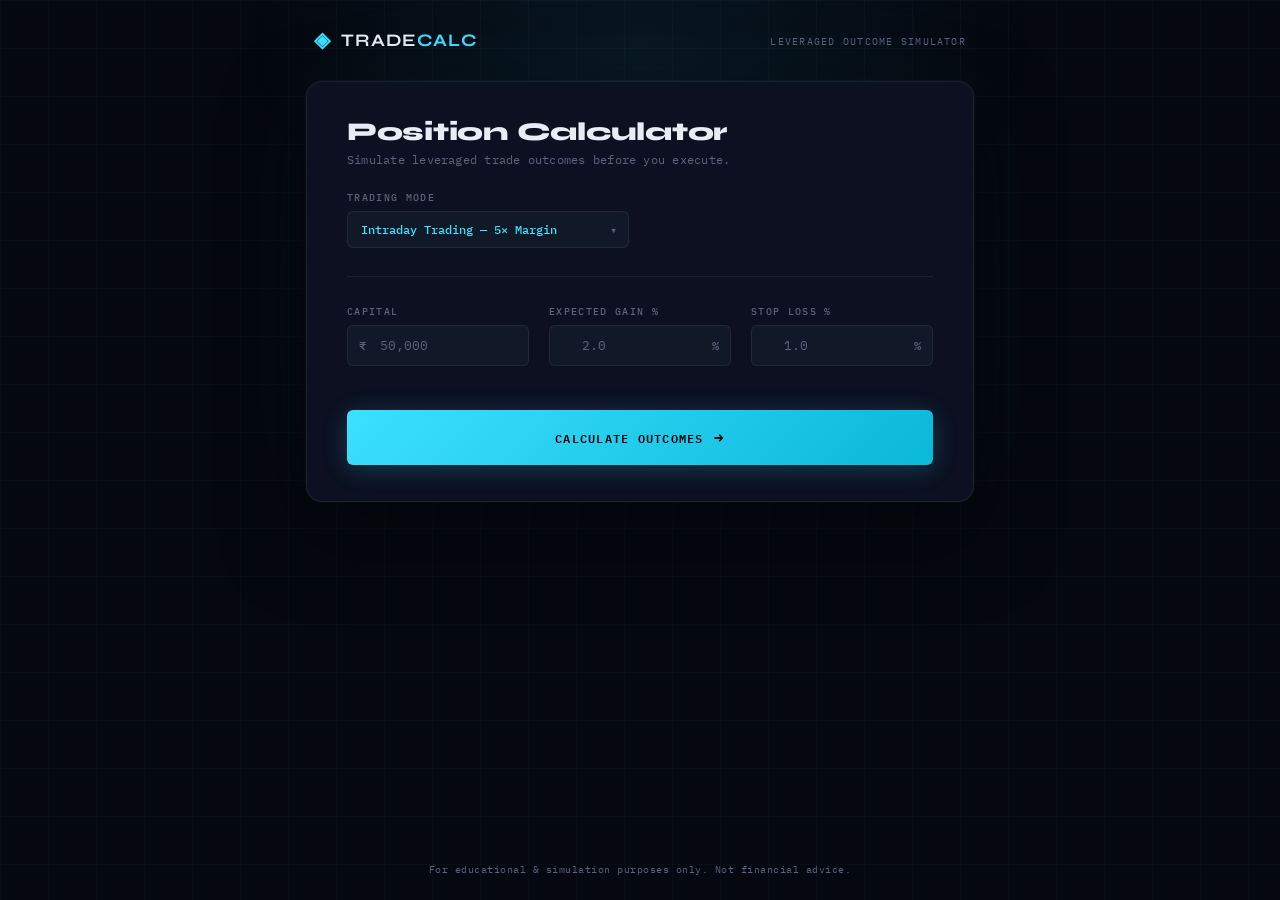
==== index.html @ 2cc1aa42 "Add files via upload" ====
<!DOCTYPE html>
<html lang="en">
<head>
  <meta charset="UTF-8" />
  <meta name="viewport" content="width=device-width, initial-scale=1.0"/>
  <title>TradeCalc — Leveraged Trading Simulator</title>
  <link rel="stylesheet" href="style.css" />
  <link href="https://fonts.googleapis.com/css2?family=IBM+Plex+Mono:wght@300;400;500;600&family=Syne:wght@400;600;700;800&display=swap" rel="stylesheet"/>
</head>
<body>

  <div class="bg-grid"></div>
  <div class="bg-glow"></div>

  <header class="site-header">
    <div class="logo">
      <span class="logo-icon">◈</span>
      <span class="logo-text">TRADE<span class="logo-accent">CALC</span></span>
    </div>
    <div class="header-tag">Leveraged Outcome Simulator</div>
  </header>

  <main class="main-content">
    <div class="calculator-card" id="calculatorCard">

      <!-- ── INPUT VIEW ── -->
      <div class="view" id="inputView">
        <div class="card-header">
          <div class="card-title-group">
            <h1 class="card-title">Position Calculator</h1>
            <p class="card-subtitle">Simulate leveraged trade outcomes before you execute.</p>
          </div>
          <div class="mode-selector-wrap">
            <label class="field-label" for="tradingMode">Trading Mode</label>
            <div class="select-wrapper">
              <select id="tradingMode" class="select-field">
                <option value="5">Intraday Trading — 5× Margin</option>
                <option value="3.4">MFT / Swing Trading — 3.4× Margin</option>
              </select>
              <span class="select-arrow">▾</span>
            </div>
          </div>
        </div>

        <div class="divider"></div>

        <div class="input-grid">
          <div class="input-group">
            <label class="field-label" for="capital">Capital</label>
            <div class="input-wrapper">
              <span class="input-prefix">₹</span>
              <input type="number" id="capital" class="input-field" placeholder="50,000" min="0"/>
            </div>
          </div>

          <div class="input-group">
            <label class="field-label" for="gainPct">Expected Gain %</label>
            <div class="input-wrapper">
              <input type="number" id="gainPct" class="input-field" placeholder="2.0" min="0" step="0.1"/>
              <span class="input-suffix">%</span>
            </div>
          </div>

          <div class="input-group">
            <label class="field-label" for="slPct">Stop Loss %</label>
            <div class="input-wrapper">
              <input type="number" id="slPct" class="input-field" placeholder="1.0" min="0" step="0.1"/>
              <span class="input-suffix">%</span>
            </div>
          </div>
        </div>

        <p class="error-msg" id="errorMsg"></p>

        <button class="btn-primary" id="calcBtn" onclick="calculate()">
          <span class="btn-label">Calculate Outcomes</span>
          <span class="btn-icon">→</span>
        </button>
      </div>

      <!-- ── RESULTS VIEW ── -->
      <div class="view hidden" id="resultsView">

        <div class="results-header">
          <div>
            <h2 class="results-title">Trade Simulation</h2>
            <p class="results-meta" id="resultsMeta"></p>
          </div>
          <button class="btn-ghost" onclick="recalculate()">← Recalculate</button>
        </div>

        <div class="divider"></div>

        <!-- Trade Size Banner -->
        <div class="trade-size-banner">
          <span class="ts-label">Total Trade Size</span>
          <span class="ts-value" id="tradeSizeDisplay"></span>
          <span class="ts-note" id="marginNote"></span>
        </div>

        <!-- Profit Scenarios -->
        <section class="results-section">
          <div class="section-label">
            <span class="section-dot gain"></span>
            Profit Scenarios
          </div>
          <div class="scenario-grid" id="profitScenarios"></div>
        </section>

        <!-- Loss Scenario -->
        <section class="results-section">
          <div class="section-label">
            <span class="section-dot loss"></span>
            Stop Loss Hit
          </div>
          <div class="loss-card" id="lossCard"></div>
        </section>

        <!-- Capital Impact -->
        <section class="results-section">
          <div class="section-label">
            <span class="section-dot neutral"></span>
            Capital Impact
          </div>
          <div class="capital-grid" id="capitalGrid"></div>
        </section>

        <div class="risk-bar-wrap">
          <div class="risk-bar-labels">
            <span>Risk/Reward (Base)</span>
            <span id="rrRatio"></span>
          </div>
          <div class="risk-bar-track">
            <div class="risk-bar-fill gain" id="rewardBar"></div>
            <div class="risk-bar-fill loss" id="riskBar"></div>
          </div>
        </div>

      </div>
    </div>
  </main>

  <footer class="site-footer">
    <p>For educational &amp; simulation purposes only. Not financial advice.</p>
  </footer>

  <script src="script.js"></script>
</body>
</html>
---- style.css ----
/* ─── RESET & BASE ──────────────────────────────────────────── */
*, *::before, *::after { box-sizing: border-box; margin: 0; padding: 0; }

:root {
  --bg:           #050810;
  --surface:      #0c1020;
  --surface-2:    #111828;
  --border:       rgba(255,255,255,0.07);
  --border-lit:   rgba(99,210,255,0.25);

  --text:         #e8edf5;
  --text-muted:   #5a6480;
  --text-dim:     #8a94a8;

  --accent:       #3de0ff;
  --accent-glow:  rgba(61,224,255,0.18);
  --accent-soft:  rgba(61,224,255,0.08);

  --gain:         #00e5a0;
  --gain-glow:    rgba(0,229,160,0.15);
  --gain-soft:    rgba(0,229,160,0.07);

  --loss:         #ff4d6a;
  --loss-glow:    rgba(255,77,106,0.15);
  --loss-soft:    rgba(255,77,106,0.07);

  --gold:         #ffc44d;
  --gold-soft:    rgba(255,196,77,0.08);

  --radius:       16px;
  --radius-sm:    10px;
  --radius-xs:    6px;
  --font-display: 'Syne', sans-serif;
  --font-mono:    'IBM Plex Mono', monospace;
  --transition:   0.22s cubic-bezier(0.4,0,0.2,1);
}

html { scroll-behavior: smooth; }

body {
  background: var(--bg);
  color: var(--text);
  font-family: var(--font-mono);
  min-height: 100vh;
  display: flex;
  flex-direction: column;
  align-items: center;
  overflow-x: hidden;
}

/* ─── BACKGROUND ─────────────────────────────────────────────── */
.bg-grid {
  position: fixed; inset: 0; z-index: 0;
  background-image:
    linear-gradient(rgba(61,224,255,0.03) 1px, transparent 1px),
    linear-gradient(90deg, rgba(61,224,255,0.03) 1px, transparent 1px);
  background-size: 48px 48px;
  pointer-events: none;
}

.bg-glow {
  position: fixed; top: -200px; left: 50%; transform: translateX(-50%);
  width: 800px; height: 500px; z-index: 0;
  background: radial-gradient(ellipse, rgba(61,224,255,0.07) 0%, transparent 70%);
  pointer-events: none;
}

/* ─── HEADER ─────────────────────────────────────────────────── */
.site-header {
  position: relative; z-index: 10;
  width: 100%; max-width: 700px;
  display: flex; align-items: center; justify-content: space-between;
  padding: 28px 24px 0;
}

.logo {
  display: flex; align-items: center; gap: 10px;
  font-family: var(--font-display);
  font-size: 1.1rem; font-weight: 700; letter-spacing: 0.06em;
}

.logo-icon { color: var(--accent); font-size: 1.3rem; }
.logo-text { color: var(--text); }
.logo-accent { color: var(--accent); }

.header-tag {
  font-size: 0.65rem; letter-spacing: 0.12em;
  color: var(--text-muted); text-transform: uppercase;
}

/* ─── MAIN ───────────────────────────────────────────────────── */
.main-content {
  position: relative; z-index: 10;
  width: 100%; max-width: 700px;
  padding: 28px 16px 16px;
  flex: 1;
}

/* ─── CARD ───────────────────────────────────────────────────── */
.calculator-card {
  background: var(--surface);
  border: 1px solid var(--border);
  border-radius: var(--radius);
  padding: 36px 40px;
  box-shadow:
    0 0 0 1px rgba(61,224,255,0.04),
    0 32px 80px rgba(0,0,0,0.6),
    0 0 120px rgba(61,224,255,0.04);
  transition: box-shadow var(--transition);
}

.calculator-card:hover {
  box-shadow:
    0 0 0 1px rgba(61,224,255,0.08),
    0 32px 80px rgba(0,0,0,0.65),
    0 0 140px rgba(61,224,255,0.07);
}

/* ─── VIEW SWITCHING ─────────────────────────────────────────── */
.view { display: block; }
.view.hidden { display: none; }

/* ─── CARD HEADER ────────────────────────────────────────────── */
.card-header {
  display: flex; align-items: flex-start;
  justify-content: space-between; gap: 24px;
  flex-wrap: wrap; margin-bottom: 28px;
}

.card-title {
  font-family: var(--font-display);
  font-size: 1.6rem; font-weight: 800;
  color: var(--text); letter-spacing: -0.01em;
  line-height: 1.1;
}

.card-subtitle {
  font-size: 0.72rem; color: var(--text-muted);
  margin-top: 6px; letter-spacing: 0.02em;
}

/* ─── MODE SELECTOR ──────────────────────────────────────────── */
.mode-selector-wrap { min-width: 230px; }

.field-label {
  display: block;
  font-size: 0.6rem; font-weight: 500; letter-spacing: 0.14em;
  text-transform: uppercase; color: var(--text-muted);
  margin-bottom: 7px;
}

.select-wrapper {
  position: relative;
  display: flex; align-items: center;
}

.select-field {
  -webkit-appearance: none; appearance: none;
  width: 100%; background: var(--surface-2);
  border: 1px solid var(--border);
  border-radius: var(--radius-xs);
  color: var(--accent); font-family: var(--font-mono);
  font-size: 0.75rem; font-weight: 500;
  padding: 10px 36px 10px 13px;
  cursor: pointer; outline: none;
  transition: border-color var(--transition), box-shadow var(--transition);
}

.select-field:focus {
  border-color: var(--border-lit);
  box-shadow: 0 0 0 3px var(--accent-soft);
}

.select-arrow {
  position: absolute; right: 12px;
  color: var(--text-muted); font-size: 0.7rem;
  pointer-events: none;
}

/* ─── DIVIDER ────────────────────────────────────────────────── */
.divider {
  height: 1px; background: var(--border);
  margin: 0 0 28px;
}

/* ─── INPUT GRID ─────────────────────────────────────────────── */
.input-grid {
  display: grid;
  grid-template-columns: 1fr 1fr 1fr;
  gap: 20px;
  margin-bottom: 20px;
}

.input-group { display: flex; flex-direction: column; }

.input-wrapper {
  position: relative; display: flex; align-items: center;
}

.input-prefix, .input-suffix {
  position: absolute;
  font-size: 0.75rem; color: var(--text-muted); font-weight: 500;
  pointer-events: none;
}
.input-prefix { left: 12px; }
.input-suffix { right: 12px; }

.input-field {
  width: 100%; background: var(--surface-2);
  border: 1px solid var(--border);
  border-radius: var(--radius-xs);
  color: var(--text); font-family: var(--font-mono);
  font-size: 0.82rem; font-weight: 400;
  padding: 11px 36px 11px 32px;
  outline: none;
  transition: border-color var(--transition), box-shadow var(--transition), background var(--transition);
  appearance: textfield;
}
.input-field::-webkit-inner-spin-button,
.input-field::-webkit-outer-spin-button { -webkit-appearance: none; }

.input-field::placeholder { color: var(--text-muted); }

.input-field:focus {
  border-color: var(--border-lit);
  background: var(--surface);
  box-shadow: 0 0 0 3px var(--accent-soft);
}

/* ─── ERROR MSG ──────────────────────────────────────────────── */
.error-msg {
  font-size: 0.68rem; color: var(--loss);
  letter-spacing: 0.05em; min-height: 16px;
  margin-bottom: 8px;
}

/* ─── BUTTONS ────────────────────────────────────────────────── */
.btn-primary {
  width: 100%; padding: 14px 24px;
  background: linear-gradient(135deg, var(--accent) 0%, #0ab8d8 100%);
  color: #050810; font-family: var(--font-mono);
  font-size: 0.78rem; font-weight: 600;
  letter-spacing: 0.1em; text-transform: uppercase;
  border: none; border-radius: var(--radius-xs);
  cursor: pointer; display: flex; align-items: center;
  justify-content: center; gap: 10px;
  box-shadow: 0 4px 24px rgba(61,224,255,0.22);
  transition: transform var(--transition), box-shadow var(--transition), opacity var(--transition);
  margin-top: 4px;
}

.btn-primary:hover {
  transform: translateY(-2px);
  box-shadow: 0 8px 32px rgba(61,224,255,0.35);
}
.btn-primary:active { transform: translateY(0); }

.btn-icon { font-size: 1rem; }

.btn-ghost {
  background: none; border: 1px solid var(--border);
  border-radius: var(--radius-xs);
  color: var(--text-dim); font-family: var(--font-mono);
  font-size: 0.68rem; font-weight: 500; letter-spacing: 0.08em;
  padding: 8px 16px; cursor: pointer;
  transition: border-color var(--transition), color var(--transition), background var(--transition);
  white-space: nowrap;
}
.btn-ghost:hover {
  border-color: var(--accent);
  color: var(--accent);
  background: var(--accent-soft);
}

/* ─── RESULTS HEADER ─────────────────────────────────────────── */
.results-header {
  display: flex; align-items: flex-start;
  justify-content: space-between; gap: 16px;
  margin-bottom: 24px; flex-wrap: wrap;
}

.results-title {
  font-family: var(--font-display);
  font-size: 1.5rem; font-weight: 800; color: var(--text);
}

.results-meta {
  font-size: 0.67rem; color: var(--text-muted);
  margin-top: 4px; letter-spacing: 0.06em;
}

/* ─── TRADE SIZE BANNER ──────────────────────────────────────── */
.trade-size-banner {
  background: linear-gradient(135deg, rgba(61,224,255,0.06), rgba(61,224,255,0.02));
  border: 1px solid rgba(61,224,255,0.15);
  border-radius: var(--radius-sm);
  padding: 18px 22px;
  display: flex; align-items: center; justify-content: space-between;
  flex-wrap: wrap; gap: 8px;
  margin-bottom: 28px;
}

.ts-label {
  font-size: 0.65rem; letter-spacing: 0.14em; text-transform: uppercase;
  color: var(--text-muted);
}

.ts-value {
  font-family: var(--font-display);
  font-size: 1.7rem; font-weight: 800;
  color: var(--accent);
  letter-spacing: -0.02em;
}

.ts-note {
  font-size: 0.62rem; color: var(--text-muted);
  letter-spacing: 0.06em;
}

/* ─── SECTION LABELS ─────────────────────────────────────────── */
.results-section { margin-bottom: 24px; }

.section-label {
  display: flex; align-items: center; gap: 8px;
  font-size: 0.6rem; font-weight: 600; letter-spacing: 0.16em;
  text-transform: uppercase; color: var(--text-muted);
  margin-bottom: 12px;
}

.section-dot {
  width: 6px; height: 6px; border-radius: 50%;
  flex-shrink: 0;
}
.section-dot.gain { background: var(--gain); box-shadow: 0 0 6px var(--gain); }
.section-dot.loss { background: var(--loss); box-shadow: 0 0 6px var(--loss); }
.section-dot.neutral { background: var(--gold); box-shadow: 0 0 6px var(--gold); }

/* ─── SCENARIO GRID ──────────────────────────────────────────── */
.scenario-grid {
  display: grid;
  grid-template-columns: repeat(3, 1fr);
  gap: 12px;
}

.scenario-card {
  background: var(--gain-soft);
  border: 1px solid rgba(0,229,160,0.12);
  border-radius: var(--radius-sm);
  padding: 16px 14px;
  text-align: center;
  transition: border-color var(--transition), transform var(--transition), box-shadow var(--transition);
  animation: fadeSlideUp 0.35s ease forwards;
}

.scenario-card:hover {
  border-color: rgba(0,229,160,0.3);
  transform: translateY(-3px);
  box-shadow: 0 8px 24px var(--gain-glow);
}

.sc-badge {
  display: inline-block;
  font-size: 0.58rem; font-weight: 600; letter-spacing: 0.1em;
  text-transform: uppercase; color: var(--gain);
  background: rgba(0,229,160,0.1);
  border-radius: 3px; padding: 2px 7px;
  margin-bottom: 10px;
}

.sc-profit {
  font-family: var(--font-display);
  font-size: 1.25rem; font-weight: 700;
  color: var(--gain); line-height: 1;
}

.sc-sub {
  font-size: 0.6rem; color: var(--text-muted);
  margin-top: 4px; letter-spacing: 0.04em;
}

/* ─── LOSS CARD ──────────────────────────────────────────────── */
.loss-card {
  background: var(--loss-soft);
  border: 1px solid rgba(255,77,106,0.12);
  border-radius: var(--radius-sm);
  padding: 16px 22px;
  display: flex; align-items: center; justify-content: space-between;
  flex-wrap: wrap; gap: 10px;
  animation: fadeSlideUp 0.35s ease forwards;
}

.loss-main { display: flex; flex-direction: column; gap: 2px; }

.loss-label {
  font-size: 0.6rem; letter-spacing: 0.12em; text-transform: uppercase;
  color: var(--text-muted);
}

.loss-value {
  font-family: var(--font-display);
  font-size: 1.5rem; font-weight: 800; color: var(--loss);
}

.loss-info {
  font-size: 0.62rem; color: var(--text-muted);
  text-align: right; line-height: 1.6;
}

/* ─── CAPITAL GRID ───────────────────────────────────────────── */
.capital-grid {
  display: grid; grid-template-columns: 1fr 1fr;
  gap: 12px;
}

.capital-card {
  border-radius: var(--radius-sm);
  padding: 16px 18px;
  animation: fadeSlideUp 0.35s ease forwards;
}

.capital-card.after-gain {
  background: var(--gain-soft);
  border: 1px solid rgba(0,229,160,0.12);
}

.capital-card.after-loss {
  background: var(--loss-soft);
  border: 1px solid rgba(255,77,106,0.12);
}

.cap-label {
  font-size: 0.6rem; letter-spacing: 0.12em; text-transform: uppercase;
  color: var(--text-muted); margin-bottom: 8px;
}

.cap-value {
  font-family: var(--font-display);
  font-size: 1.2rem; font-weight: 700; line-height: 1;
}

.capital-card.after-gain .cap-value { color: var(--gain); }
.capital-card.after-loss .cap-value { color: var(--loss); }

.cap-delta {
  font-size: 0.62rem; margin-top: 4px; letter-spacing: 0.02em;
}
.capital-card.after-gain .cap-delta { color: rgba(0,229,160,0.6); }
.capital-card.after-loss .cap-delta { color: rgba(255,77,106,0.6); }

/* ─── RISK BAR ───────────────────────────────────────────────── */
.risk-bar-wrap {
  margin-top: 6px; padding: 16px 18px;
  background: var(--surface-2);
  border: 1px solid var(--border);
  border-radius: var(--radius-sm);
}

.risk-bar-labels {
  display: flex; justify-content: space-between;
  font-size: 0.62rem; color: var(--text-muted);
  letter-spacing: 0.06em; margin-bottom: 10px;
}

.risk-bar-track {
  height: 7px; border-radius: 4px;
  background: rgba(255,255,255,0.04);
  display: flex; overflow: hidden; gap: 2px;
}

.risk-bar-fill {
  height: 100%; border-radius: 4px;
  transition: width 0.6s cubic-bezier(0.4,0,0.2,1);
}
.risk-bar-fill.gain { background: var(--gain); }
.risk-bar-fill.loss { background: var(--loss); }

/* ─── ANIMATIONS ─────────────────────────────────────────────── */
@keyframes fadeSlideUp {
  from { opacity: 0; transform: translateY(12px); }
  to   { opacity: 1; transform: translateY(0); }
}

.scenario-card:nth-child(1) { animation-delay: 0s; }
.scenario-card:nth-child(2) { animation-delay: 0.07s; }
.scenario-card:nth-child(3) { animation-delay: 0.14s; }

/* ─── FOOTER ─────────────────────────────────────────────────── */
.site-footer {
  position: relative; z-index: 10;
  padding: 16px 24px 24px;
  font-size: 0.62rem; color: var(--text-muted);
  letter-spacing: 0.05em; text-align: center;
}

/* ─── RESPONSIVE ─────────────────────────────────────────────── */
@media (max-width: 640px) {
  .calculator-card { padding: 24px 20px; }

  .card-header { flex-direction: column; }
  .mode-selector-wrap { width: 100%; }

  .input-grid { grid-template-columns: 1fr; gap: 16px; }

  .scenario-grid { grid-template-columns: 1fr; }

  .capital-grid { grid-template-columns: 1fr; }

  .trade-size-banner { flex-direction: column; gap: 4px; }
  .ts-value { font-size: 1.4rem; }

  .results-header { flex-direction: column; gap: 12px; }
  .btn-ghost { align-self: flex-start; }

  .loss-card { flex-direction: column; }
  .loss-info { text-align: left; }
}

@media (min-width: 641px) and (max-width: 768px) {
  .input-grid { grid-template-columns: 1fr 1fr; }
}
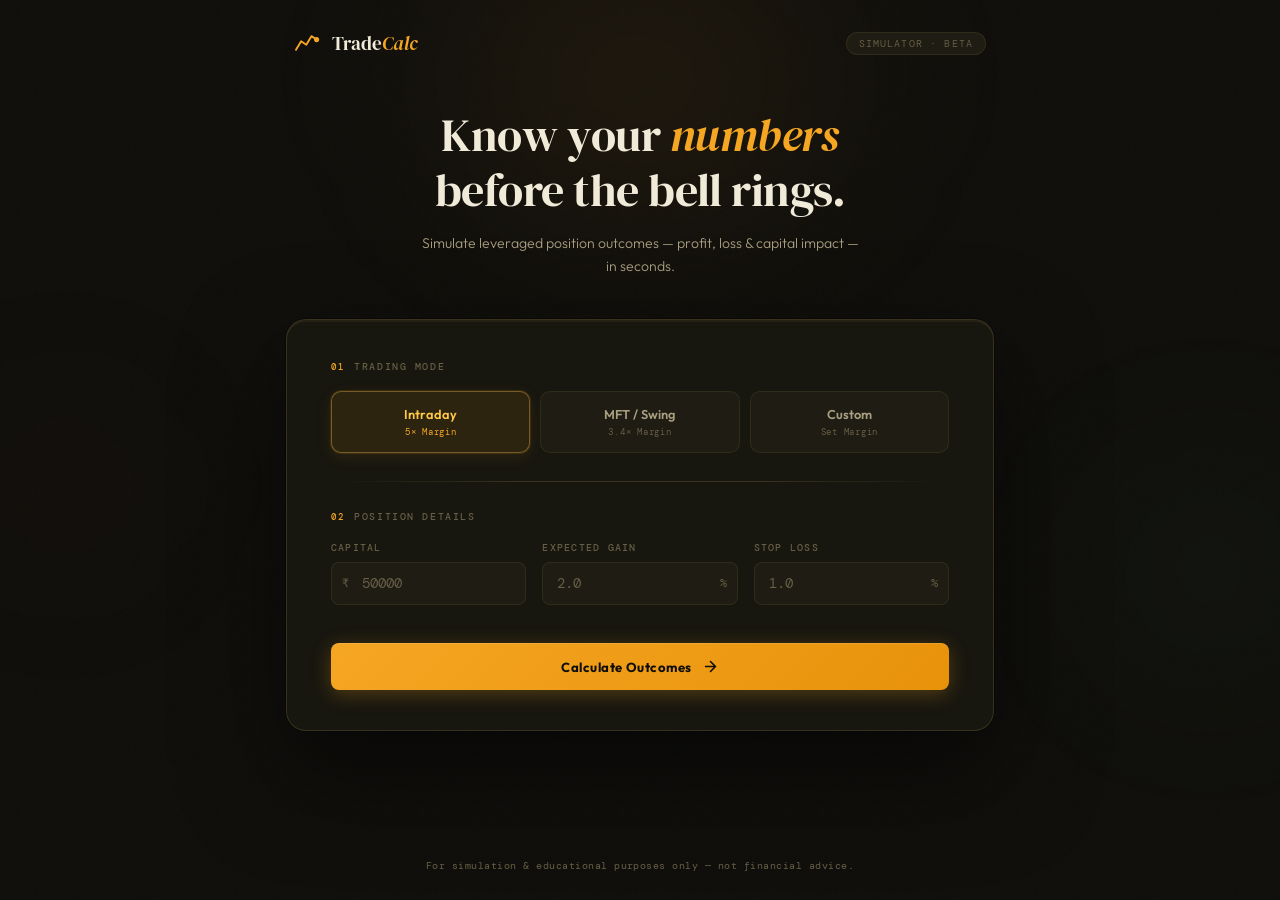
==== commit e14b06f9: "Add files via upload" ====
--- a/index.html
+++ b/index.html
@@ -1,147 +1,163 @@
 <!DOCTYPE html>
 <html lang="en">
 <head>
-  <meta charset="UTF-8" />
+  <meta charset="UTF-8"/>
   <meta name="viewport" content="width=device-width, initial-scale=1.0"/>
   <title>TradeCalc — Leveraged Trading Simulator</title>
-  <link rel="stylesheet" href="style.css" />
-  <link href="https://fonts.googleapis.com/css2?family=IBM+Plex+Mono:wght@300;400;500;600&family=Syne:wght@400;600;700;800&display=swap" rel="stylesheet"/>
+  <link rel="stylesheet" href="style.css"/>
+  <link href="https://fonts.googleapis.com/css2?family=DM+Serif+Display:ital@0;1&family=DM+Mono:wght@300;400;500&family=Outfit:wght@300;400;500;600;700&display=swap" rel="stylesheet"/>
+  <link rel="icon" href="favicon.ico">
+  <link rel="icon" type="image/svg+xml" href="favicon.svg">
 </head>
 <body>
 
-  <div class="bg-grid"></div>
-  <div class="bg-glow"></div>
+  <div class="noise"></div>
+  <div class="orb orb-1"></div>
+  <div class="orb orb-2"></div>
+  <div class="orb orb-3"></div>
 
   <header class="site-header">
     <div class="logo">
-      <span class="logo-icon">◈</span>
-      <span class="logo-text">TRADE<span class="logo-accent">CALC</span></span>
+      <svg class="logo-mark" viewBox="0 0 32 28" fill="none" xmlns="http://www.w3.org/2000/svg">
+        <path d="M2 22 L8 12 L14 16 L20 6 L26 10" stroke="currentColor" stroke-width="2.2" stroke-linecap="round" stroke-linejoin="round"/>
+        <circle cx="26" cy="10" r="3" fill="currentColor"/>
+      </svg>
+      <span>Trade<em>Calc</em></span>
     </div>
-    <div class="header-tag">Leveraged Outcome Simulator</div>
+    <span class="header-pill">Simulator · Beta</span>
   </header>
 
-  <main class="main-content">
-    <div class="calculator-card" id="calculatorCard">
+  <div class="hero">
+    <h1 class="hero-title">Know your <em>numbers</em><br/>before the bell rings.</h1>
+    <p class="hero-sub">Simulate leveraged position outcomes — profit, loss &amp; capital impact — in seconds.</p>
+  </div>
+
+  <main class="card-wrap">
+    <div class="card" id="calculatorCard">
 
       <!-- ── INPUT VIEW ── -->
       <div class="view" id="inputView">
-        <div class="card-header">
-          <div class="card-title-group">
-            <h1 class="card-title">Position Calculator</h1>
-            <p class="card-subtitle">Simulate leveraged trade outcomes before you execute.</p>
+
+        <div class="form-section">
+          <div class="step-label"><span class="step-num">01</span>Trading Mode</div>
+          <div class="mode-tabs" id="modeTabs">
+            <button class="mode-tab active" data-value="5" onclick="selectMode(this)">
+              <span class="tab-name">Intraday</span>
+              <span class="tab-detail">5× Margin</span>
+            </button>
+            <button class="mode-tab" data-value="3.4" onclick="selectMode(this)">
+              <span class="tab-name">MFT / Swing</span>
+              <span class="tab-detail">3.4× Margin</span>
+            </button>
+            <button class="mode-tab" data-value="custom" onclick="selectMode(this)">
+              <span class="tab-name">Custom</span>
+              <span class="tab-detail">Set Margin</span>
+            </button>
           </div>
-          <div class="mode-selector-wrap">
-            <label class="field-label" for="tradingMode">Trading Mode</label>
-            <div class="select-wrapper">
-              <select id="tradingMode" class="select-field">
-                <option value="5">Intraday Trading — 5× Margin</option>
-                <option value="3.4">MFT / Swing Trading — 3.4× Margin</option>
-              </select>
-              <span class="select-arrow">▾</span>
+
+          <div class="custom-margin-wrap hidden" id="customMarginWrap">
+            <label class="field-label" for="customMargin">Custom Margin Multiplier</label>
+            <div class="custom-row">
+              <div class="input-box">
+                <input type="number" id="customMargin" class="field" placeholder="e.g. 4.0" min="1" max="20" step="0.1"/>
+                <span class="field-sfx">×</span>
+              </div>
+              <p class="margin-hint">Enter any multiplier between 1× – 20×</p>
             </div>
           </div>
         </div>
 
-        <div class="divider"></div>
+        <div class="section-sep"></div>
 
-        <div class="input-grid">
-          <div class="input-group">
-            <label class="field-label" for="capital">Capital</label>
-            <div class="input-wrapper">
-              <span class="input-prefix">₹</span>
-              <input type="number" id="capital" class="input-field" placeholder="50,000" min="0"/>
+        <div class="form-section">
+          <div class="step-label"><span class="step-num">02</span>Position Details</div>
+          <div class="fields-grid">
+            <div class="field-group">
+              <label class="field-label" for="capital">Capital</label>
+              <div class="input-box">
+                <span class="field-pfx">₹</span>
+                <input type="number" id="capital" class="field has-pfx" placeholder="50000" min="0"/>
+              </div>
             </div>
-          </div>
-
-          <div class="input-group">
-            <label class="field-label" for="gainPct">Expected Gain %</label>
-            <div class="input-wrapper">
-              <input type="number" id="gainPct" class="input-field" placeholder="2.0" min="0" step="0.1"/>
-              <span class="input-suffix">%</span>
+            <div class="field-group">
+              <label class="field-label" for="gainPct">Expected Gain</label>
+              <div class="input-box">
+                <input type="number" id="gainPct" class="field has-sfx" placeholder="2.0" min="0" step="0.1"/>
+                <span class="field-sfx">%</span>
+              </div>
             </div>
-          </div>
-
-          <div class="input-group">
-            <label class="field-label" for="slPct">Stop Loss %</label>
-            <div class="input-wrapper">
-              <input type="number" id="slPct" class="input-field" placeholder="1.0" min="0" step="0.1"/>
-              <span class="input-suffix">%</span>
+            <div class="field-group">
+              <label class="field-label" for="slPct">Stop Loss</label>
+              <div class="input-box">
+                <input type="number" id="slPct" class="field has-sfx" placeholder="1.0" min="0" step="0.1"/>
+                <span class="field-sfx">%</span>
+              </div>
             </div>
           </div>
         </div>
 
         <p class="error-msg" id="errorMsg"></p>
 
-        <button class="btn-primary" id="calcBtn" onclick="calculate()">
-          <span class="btn-label">Calculate Outcomes</span>
-          <span class="btn-icon">→</span>
+        <button class="cta-btn" onclick="calculate()">
+          Calculate Outcomes
+          <svg width="17" height="17" viewBox="0 0 24 24" fill="none" stroke="currentColor" stroke-width="2.3" stroke-linecap="round" stroke-linejoin="round"><path d="M5 12h14M12 5l7 7-7 7"/></svg>
         </button>
       </div>
 
       <!-- ── RESULTS VIEW ── -->
       <div class="view hidden" id="resultsView">
 
-        <div class="results-header">
+        <div class="results-topbar">
           <div>
-            <h2 class="results-title">Trade Simulation</h2>
-            <p class="results-meta" id="resultsMeta"></p>
+            <div class="rid-label">Simulation Result</div>
+            <div class="rid-mode" id="ridMode"></div>
           </div>
-          <button class="btn-ghost" onclick="recalculate()">← Recalculate</button>
+          <button class="back-btn" onclick="recalculate()">
+            <svg width="13" height="13" viewBox="0 0 24 24" fill="none" stroke="currentColor" stroke-width="2.3" stroke-linecap="round" stroke-linejoin="round"><path d="M19 12H5M12 19l-7-7 7-7"/></svg>
+            Recalculate
+          </button>
         </div>
 
-        <div class="divider"></div>
-
-        <!-- Trade Size Banner -->
-        <div class="trade-size-banner">
-          <span class="ts-label">Total Trade Size</span>
-          <span class="ts-value" id="tradeSizeDisplay"></span>
-          <span class="ts-note" id="marginNote"></span>
+        <div class="trade-hero">
+          <div class="th-main">
+            <div class="th-label">Total Trade Size</div>
+            <div class="th-value" id="tradeSizeVal"></div>
+            <div class="th-sub" id="tradeSizeSub"></div>
+          </div>
+          <div class="th-stats">
+            <div class="th-stat">
+              <div class="ths-label">Capital</div>
+              <div class="ths-val" id="capitalStat"></div>
+            </div>
+            <div class="ths-sep"></div>
+            <div class="th-stat">
+              <div class="ths-label">Leverage</div>
+              <div class="ths-val" id="leverageStat"></div>
+            </div>
+          </div>
         </div>
 
-        <!-- Profit Scenarios -->
-        <section class="results-section">
-          <div class="section-label">
-            <span class="section-dot gain"></span>
-            Profit Scenarios
-          </div>
-          <div class="scenario-grid" id="profitScenarios"></div>
-        </section>
+        <div class="block-label">
+          <span class="bl-dot gain-dot"></span>Profit Scenarios
+        </div>
+        <div class="profit-row" id="profitScenarios"></div>
 
-        <!-- Loss Scenario -->
-        <section class="results-section">
-          <div class="section-label">
-            <span class="section-dot loss"></span>
-            Stop Loss Hit
-          </div>
-          <div class="loss-card" id="lossCard"></div>
-        </section>
+        <div class="loss-rr-grid">
+          <div id="lossBlock"></div>
+          <div id="rrBlock"></div>
+        </div>
 
-        <!-- Capital Impact -->
-        <section class="results-section">
-          <div class="section-label">
-            <span class="section-dot neutral"></span>
-            Capital Impact
-          </div>
-          <div class="capital-grid" id="capitalGrid"></div>
-        </section>
-
-        <div class="risk-bar-wrap">
-          <div class="risk-bar-labels">
-            <span>Risk/Reward (Base)</span>
-            <span id="rrRatio"></span>
-          </div>
-          <div class="risk-bar-track">
-            <div class="risk-bar-fill gain" id="rewardBar"></div>
-            <div class="risk-bar-fill loss" id="riskBar"></div>
-          </div>
+        <div class="block-label">
+          <span class="bl-dot gold-dot"></span>Capital Impact
         </div>
+        <div class="capital-row" id="capitalRow"></div>
 
       </div>
     </div>
   </main>
 
   <footer class="site-footer">
-    <p>For educational &amp; simulation purposes only. Not financial advice.</p>
+    For simulation &amp; educational purposes only — not financial advice.
   </footer>
 
   <script src="script.js"></script>
--- a/style.css
+++ b/style.css
@@ -1,520 +1,673 @@
-/* ─── RESET & BASE ──────────────────────────────────────────── */
+/* ─── RESET ─────────────────────────────────────────────────── */
 *, *::before, *::after { box-sizing: border-box; margin: 0; padding: 0; }
 
+/* ─── TOKENS ─────────────────────────────────────────────────── */
 :root {
-  --bg:           #050810;
-  --surface:      #0c1020;
-  --surface-2:    #111828;
-  --border:       rgba(255,255,255,0.07);
-  --border-lit:   rgba(99,210,255,0.25);
-
-  --text:         #e8edf5;
-  --text-muted:   #5a6480;
-  --text-dim:     #8a94a8;
-
-  --accent:       #3de0ff;
-  --accent-glow:  rgba(61,224,255,0.18);
-  --accent-soft:  rgba(61,224,255,0.08);
-
-  --gain:         #00e5a0;
-  --gain-glow:    rgba(0,229,160,0.15);
-  --gain-soft:    rgba(0,229,160,0.07);
-
-  --loss:         #ff4d6a;
-  --loss-glow:    rgba(255,77,106,0.15);
-  --loss-soft:    rgba(255,77,106,0.07);
-
-  --gold:         #ffc44d;
-  --gold-soft:    rgba(255,196,77,0.08);
-
-  --radius:       16px;
+  /* Background */
+  --bg:           #0f0e0b;
+  --surface:      #17160f;
+  --surface-2:    #1e1c13;
+  --surface-3:    #252318;
+
+  /* Borders */
+  --border:       rgba(255,220,120,0.08);
+  --border-mid:   rgba(255,220,120,0.14);
+  --border-lit:   rgba(255,195,80,0.35);
+
+  /* Text */
+  --text:         #f0ead8;
+  --text-2:       #a89e80;
+  --text-3:       #665e45;
+
+  /* Amber accent */
+  --amber:        #f5a623;
+  --amber-light:  #ffc84a;
+  --amber-soft:   rgba(245,166,35,0.10);
+  --amber-glow:   rgba(245,166,35,0.20);
+
+  /* Gain — warm green */
+  --gain:         #4ecb8d;
+  --gain-soft:    rgba(78,203,141,0.08);
+  --gain-border:  rgba(78,203,141,0.18);
+  --gain-text:    #6edda0;
+
+  /* Loss — coral */
+  --loss:         #f06057;
+  --loss-soft:    rgba(240,96,87,0.08);
+  --loss-border:  rgba(240,96,87,0.18);
+  --loss-text:    #f57c74;
+
+  /* Gold */
+  --gold:         #e8b84b;
+  --gold-soft:    rgba(232,184,75,0.08);
+  --gold-border:  rgba(232,184,75,0.18);
+
+  /* Type */
+  --font-serif:   'DM Serif Display', serif;
+  --font-sans:    'Outfit', sans-serif;
+  --font-mono:    'DM Mono', monospace;
+
+  /* Misc */
+  --radius:       20px;
+  --radius-md:    14px;
   --radius-sm:    10px;
-  --radius-xs:    6px;
-  --font-display: 'Syne', sans-serif;
-  --font-mono:    'IBM Plex Mono', monospace;
-  --transition:   0.22s cubic-bezier(0.4,0,0.2,1);
-}
-
+  --radius-xs:    8px;
+  --ease:         cubic-bezier(0.4,0,0.2,1);
+  --t:            0.2s;
+}
+
+/* ─── BASE ───────────────────────────────────────────────────── */
 html { scroll-behavior: smooth; }
 
 body {
   background: var(--bg);
   color: var(--text);
-  font-family: var(--font-mono);
+  font-family: var(--font-sans);
   min-height: 100vh;
   display: flex;
   flex-direction: column;
   align-items: center;
   overflow-x: hidden;
-}
-
-/* ─── BACKGROUND ─────────────────────────────────────────────── */
-.bg-grid {
-  position: fixed; inset: 0; z-index: 0;
-  background-image:
-    linear-gradient(rgba(61,224,255,0.03) 1px, transparent 1px),
-    linear-gradient(90deg, rgba(61,224,255,0.03) 1px, transparent 1px);
-  background-size: 48px 48px;
-  pointer-events: none;
-}
-
-.bg-glow {
-  position: fixed; top: -200px; left: 50%; transform: translateX(-50%);
-  width: 800px; height: 500px; z-index: 0;
-  background: radial-gradient(ellipse, rgba(61,224,255,0.07) 0%, transparent 70%);
-  pointer-events: none;
+  -webkit-font-smoothing: antialiased;
+}
+
+/* ─── NOISE TEXTURE ──────────────────────────────────────────── */
+.noise {
+  position: fixed; inset: 0; z-index: 0; pointer-events: none;
+  opacity: 0.028;
+  background-image: url("data:image/svg+xml,%3Csvg viewBox='0 0 256 256' xmlns='http://www.w3.org/2000/svg'%3E%3Cfilter id='noise'%3E%3CfeTurbulence type='fractalNoise' baseFrequency='0.9' numOctaves='4' stitchTiles='stitch'/%3E%3C/filter%3E%3Crect width='100%25' height='100%25' filter='url(%23noise)'/%3E%3C/svg%3E");
+  background-size: 200px 200px;
+}
+
+/* ─── ORBS ───────────────────────────────────────────────────── */
+.orb {
+  position: fixed; border-radius: 50%; pointer-events: none; z-index: 0;
+  filter: blur(90px);
+}
+.orb-1 {
+  width: 560px; height: 400px;
+  top: -120px; left: 50%; transform: translateX(-50%);
+  background: radial-gradient(ellipse, rgba(245,166,35,0.10) 0%, transparent 70%);
+}
+.orb-2 {
+  width: 300px; height: 300px;
+  bottom: 20%; right: -80px;
+  background: radial-gradient(ellipse, rgba(78,203,141,0.07) 0%, transparent 70%);
+}
+.orb-3 {
+  width: 250px; height: 250px;
+  top: 40%; left: -60px;
+  background: radial-gradient(ellipse, rgba(240,96,87,0.05) 0%, transparent 70%);
 }
 
 /* ─── HEADER ─────────────────────────────────────────────────── */
 .site-header {
   position: relative; z-index: 10;
-  width: 100%; max-width: 700px;
+  width: 100%; max-width: 740px;
   display: flex; align-items: center; justify-content: space-between;
-  padding: 28px 24px 0;
+  padding: 30px 24px 0;
 }
 
 .logo {
   display: flex; align-items: center; gap: 10px;
-  font-family: var(--font-display);
-  font-size: 1.1rem; font-weight: 700; letter-spacing: 0.06em;
-}
-
-.logo-icon { color: var(--accent); font-size: 1.3rem; }
-.logo-text { color: var(--text); }
-.logo-accent { color: var(--accent); }
-
-.header-tag {
-  font-size: 0.65rem; letter-spacing: 0.12em;
-  color: var(--text-muted); text-transform: uppercase;
-}
-
-/* ─── MAIN ───────────────────────────────────────────────────── */
-.main-content {
+  font-family: var(--font-serif);
+  font-size: 1.2rem; color: var(--text);
+  text-decoration: none;
+}
+.logo em { color: var(--amber); font-style: italic; }
+.logo-mark { width: 28px; height: 24px; color: var(--amber); }
+
+.header-pill {
+  font-family: var(--font-mono);
+  font-size: 0.6rem; letter-spacing: 0.12em;
+  text-transform: uppercase; color: var(--text-3);
+  background: var(--surface-2);
+  border: 1px solid var(--border);
+  border-radius: 20px; padding: 4px 12px;
+}
+
+/* ─── HERO ───────────────────────────────────────────────────── */
+.hero {
   position: relative; z-index: 10;
-  width: 100%; max-width: 700px;
-  padding: 28px 16px 16px;
+  width: 100%; max-width: 740px;
+  padding: 52px 24px 8px;
+  text-align: center;
+}
+
+.hero-title {
+  font-family: var(--font-serif);
+  font-size: clamp(2rem, 5vw, 2.9rem);
+  font-weight: 400;
+  color: var(--text);
+  line-height: 1.18;
+  letter-spacing: -0.01em;
+}
+.hero-title em {
+  color: var(--amber);
+  font-style: italic;
+}
+
+.hero-sub {
+  font-size: 0.88rem;
+  color: var(--text-2);
+  margin-top: 14px;
+  line-height: 1.7;
+  font-weight: 300;
+  max-width: 440px;
+  margin-left: auto;
+  margin-right: auto;
+}
+
+/* ─── CARD WRAP ──────────────────────────────────────────────── */
+.card-wrap {
+  position: relative; z-index: 10;
+  width: 100%; max-width: 740px;
+  padding: 32px 16px 16px;
   flex: 1;
 }
 
 /* ─── CARD ───────────────────────────────────────────────────── */
-.calculator-card {
+.card {
   background: var(--surface);
-  border: 1px solid var(--border);
+  border: 1px solid var(--border-mid);
   border-radius: var(--radius);
-  padding: 36px 40px;
+  padding: 40px 44px;
   box-shadow:
-    0 0 0 1px rgba(61,224,255,0.04),
-    0 32px 80px rgba(0,0,0,0.6),
-    0 0 120px rgba(61,224,255,0.04);
-  transition: box-shadow var(--transition);
-}
-
-.calculator-card:hover {
-  box-shadow:
-    0 0 0 1px rgba(61,224,255,0.08),
-    0 32px 80px rgba(0,0,0,0.65),
-    0 0 140px rgba(61,224,255,0.07);
-}
-
-/* ─── VIEW SWITCHING ─────────────────────────────────────────── */
+    0 2px 0 rgba(255,220,100,0.06) inset,
+    0 40px 100px rgba(0,0,0,0.55),
+    0 0 0 1px rgba(0,0,0,0.4);
+}
+
+/* ─── VIEW ───────────────────────────────────────────────────── */
 .view { display: block; }
 .view.hidden { display: none; }
 
-/* ─── CARD HEADER ────────────────────────────────────────────── */
-.card-header {
-  display: flex; align-items: flex-start;
-  justify-content: space-between; gap: 24px;
-  flex-wrap: wrap; margin-bottom: 28px;
-}
-
-.card-title {
-  font-family: var(--font-display);
-  font-size: 1.6rem; font-weight: 800;
-  color: var(--text); letter-spacing: -0.01em;
-  line-height: 1.1;
-}
-
-.card-subtitle {
-  font-size: 0.72rem; color: var(--text-muted);
-  margin-top: 6px; letter-spacing: 0.02em;
-}
-
-/* ─── MODE SELECTOR ──────────────────────────────────────────── */
-.mode-selector-wrap { min-width: 230px; }
+/* ─── FORM SECTIONS ──────────────────────────────────────────── */
+.form-section { margin-bottom: 4px; }
+
+.step-label {
+  display: flex; align-items: center; gap: 10px;
+  font-family: var(--font-mono);
+  font-size: 0.62rem; font-weight: 500;
+  letter-spacing: 0.16em; text-transform: uppercase;
+  color: var(--text-3); margin-bottom: 18px;
+}
+.step-num {
+  color: var(--amber); font-size: 0.58rem;
+}
+
+.section-sep {
+  height: 1px;
+  background: linear-gradient(90deg, transparent, var(--border-mid) 30%, var(--border-mid) 70%, transparent);
+  margin: 28px 0;
+}
+
+/* ─── MODE TABS ──────────────────────────────────────────────── */
+.mode-tabs {
+  display: grid;
+  grid-template-columns: repeat(3, 1fr);
+  gap: 10px;
+  margin-bottom: 20px;
+}
+
+.mode-tab {
+  background: var(--surface-2);
+  border: 1px solid var(--border);
+  border-radius: var(--radius-sm);
+  padding: 14px 12px;
+  cursor: pointer;
+  display: flex; flex-direction: column;
+  align-items: center; gap: 4px;
+  transition: border-color var(--t) var(--ease),
+              background var(--t) var(--ease),
+              transform var(--t) var(--ease),
+              box-shadow var(--t) var(--ease);
+}
+
+.mode-tab:hover {
+  border-color: var(--border-mid);
+  background: var(--surface-3);
+  transform: translateY(-1px);
+}
+
+.mode-tab.active {
+  background: var(--amber-soft);
+  border-color: var(--border-lit);
+  box-shadow: 0 0 0 1px rgba(245,166,35,0.12), 0 4px 16px rgba(245,166,35,0.10);
+}
+
+.tab-name {
+  font-family: var(--font-sans);
+  font-size: 0.8rem; font-weight: 600;
+  color: var(--text-2);
+  transition: color var(--t);
+}
+.mode-tab.active .tab-name { color: var(--amber-light); }
+
+.tab-detail {
+  font-family: var(--font-mono);
+  font-size: 0.58rem; letter-spacing: 0.08em;
+  color: var(--text-3);
+  transition: color var(--t);
+}
+.mode-tab.active .tab-detail { color: var(--amber); }
+
+/* ─── CUSTOM MARGIN ──────────────────────────────────────────── */
+.custom-margin-wrap {
+  background: var(--surface-2);
+  border: 1px solid var(--border);
+  border-radius: var(--radius-sm);
+  padding: 18px 20px;
+  margin-top: 4px;
+  animation: slideDown 0.22s var(--ease);
+}
+
+.custom-margin-wrap.hidden { display: none; }
+
+@keyframes slideDown {
+  from { opacity: 0; transform: translateY(-8px); }
+  to   { opacity: 1; transform: translateY(0); }
+}
+
+.custom-row {
+  display: flex; align-items: center; gap: 16px;
+  flex-wrap: wrap; margin-top: 10px;
+}
+
+.margin-hint {
+  font-size: 0.67rem; color: var(--text-3);
+  font-family: var(--font-mono); letter-spacing: 0.04em;
+}
+
+/* ─── FIELDS ─────────────────────────────────────────────────── */
+.fields-grid {
+  display: grid;
+  grid-template-columns: repeat(3, 1fr);
+  gap: 16px;
+}
+
+.field-group { display: flex; flex-direction: column; }
 
 .field-label {
+  font-family: var(--font-mono);
+  font-size: 0.6rem; font-weight: 500;
+  letter-spacing: 0.13em; text-transform: uppercase;
+  color: var(--text-3); margin-bottom: 8px;
   display: block;
-  font-size: 0.6rem; font-weight: 500; letter-spacing: 0.14em;
-  text-transform: uppercase; color: var(--text-muted);
-  margin-bottom: 7px;
-}
-
-.select-wrapper {
-  position: relative;
-  display: flex; align-items: center;
-}
-
-.select-field {
-  -webkit-appearance: none; appearance: none;
-  width: 100%; background: var(--surface-2);
+}
+
+.input-box {
+  position: relative; display: flex; align-items: center;
+}
+
+.field {
+  width: 100%;
+  background: var(--surface-2);
   border: 1px solid var(--border);
   border-radius: var(--radius-xs);
-  color: var(--accent); font-family: var(--font-mono);
-  font-size: 0.75rem; font-weight: 500;
-  padding: 10px 36px 10px 13px;
-  cursor: pointer; outline: none;
-  transition: border-color var(--transition), box-shadow var(--transition);
-}
-
-.select-field:focus {
+  color: var(--text);
+  font-family: var(--font-mono);
+  font-size: 0.85rem; font-weight: 400;
+  padding: 12px 14px;
+  outline: none;
+  appearance: textfield;
+  transition: border-color var(--t) var(--ease),
+              box-shadow var(--t) var(--ease),
+              background var(--t) var(--ease);
+}
+.field::-webkit-inner-spin-button,
+.field::-webkit-outer-spin-button { -webkit-appearance: none; appearance: none; }
+
+.field.has-pfx { padding-left: 30px; }
+.field.has-sfx { padding-right: 36px; }
+
+.field::placeholder { color: var(--text-3); }
+
+.field:focus {
   border-color: var(--border-lit);
-  box-shadow: 0 0 0 3px var(--accent-soft);
-}
-
-.select-arrow {
-  position: absolute; right: 12px;
-  color: var(--text-muted); font-size: 0.7rem;
+  background: var(--surface-3);
+  box-shadow: 0 0 0 3px var(--amber-soft);
+}
+
+.field-pfx, .field-sfx {
+  position: absolute;
+  font-family: var(--font-mono);
+  font-size: 0.72rem; color: var(--text-3);
   pointer-events: none;
 }
-
-/* ─── DIVIDER ────────────────────────────────────────────────── */
-.divider {
-  height: 1px; background: var(--border);
-  margin: 0 0 28px;
-}
-
-/* ─── INPUT GRID ─────────────────────────────────────────────── */
-.input-grid {
-  display: grid;
-  grid-template-columns: 1fr 1fr 1fr;
-  gap: 20px;
-  margin-bottom: 20px;
-}
-
-.input-group { display: flex; flex-direction: column; }
-
-.input-wrapper {
-  position: relative; display: flex; align-items: center;
-}
-
-.input-prefix, .input-suffix {
-  position: absolute;
-  font-size: 0.75rem; color: var(--text-muted); font-weight: 500;
-  pointer-events: none;
-}
-.input-prefix { left: 12px; }
-.input-suffix { right: 12px; }
-
-.input-field {
-  width: 100%; background: var(--surface-2);
+.field-pfx { left: 11px; }
+.field-sfx { right: 11px; }
+
+/* ─── ERROR ──────────────────────────────────────────────────── */
+.error-msg {
+  font-size: 0.68rem; color: var(--loss-text);
+  font-family: var(--font-mono); letter-spacing: 0.04em;
+  min-height: 18px; margin: 10px 0 4px;
+}
+
+/* ─── CTA BUTTON ─────────────────────────────────────────────── */
+.cta-btn {
+  width: 100%; margin-top: 10px;
+  padding: 15px 24px;
+  background: linear-gradient(135deg, var(--amber) 0%, #e8920a 100%);
+  color: #0f0e0b;
+  font-family: var(--font-sans);
+  font-size: 0.82rem; font-weight: 700;
+  letter-spacing: 0.04em;
+  border: none; border-radius: var(--radius-xs);
+  cursor: pointer;
+  display: flex; align-items: center; justify-content: center; gap: 10px;
+  box-shadow: 0 4px 20px rgba(245,166,35,0.28), 0 1px 0 rgba(255,255,255,0.12) inset;
+  transition: transform var(--t) var(--ease),
+              box-shadow var(--t) var(--ease),
+              filter var(--t) var(--ease);
+}
+.cta-btn:hover {
+  transform: translateY(-2px);
+  box-shadow: 0 8px 30px rgba(245,166,35,0.38), 0 1px 0 rgba(255,255,255,0.12) inset;
+  filter: brightness(1.05);
+}
+.cta-btn:active { transform: translateY(0); }
+
+/* ─── RESULTS TOPBAR ─────────────────────────────────────────── */
+.results-topbar {
+  display: flex; align-items: flex-start; justify-content: space-between;
+  gap: 16px; flex-wrap: wrap;
+  margin-bottom: 28px;
+}
+
+.rid-label {
+  font-family: var(--font-mono);
+  font-size: 0.58rem; letter-spacing: 0.15em; text-transform: uppercase;
+  color: var(--text-3); margin-bottom: 5px;
+}
+.rid-mode {
+  font-family: var(--font-sans);
+  font-size: 0.92rem; font-weight: 600; color: var(--text);
+}
+
+.back-btn {
+  display: flex; align-items: center; gap: 7px;
+  background: var(--surface-2);
   border: 1px solid var(--border);
   border-radius: var(--radius-xs);
-  color: var(--text); font-family: var(--font-mono);
-  font-size: 0.82rem; font-weight: 400;
-  padding: 11px 36px 11px 32px;
-  outline: none;
-  transition: border-color var(--transition), box-shadow var(--transition), background var(--transition);
-  appearance: textfield;
-}
-.input-field::-webkit-inner-spin-button,
-.input-field::-webkit-outer-spin-button { -webkit-appearance: none; }
-
-.input-field::placeholder { color: var(--text-muted); }
-
-.input-field:focus {
-  border-color: var(--border-lit);
-  background: var(--surface);
-  box-shadow: 0 0 0 3px var(--accent-soft);
-}
-
-/* ─── ERROR MSG ──────────────────────────────────────────────── */
-.error-msg {
-  font-size: 0.68rem; color: var(--loss);
-  letter-spacing: 0.05em; min-height: 16px;
-  margin-bottom: 8px;
-}
-
-/* ─── BUTTONS ────────────────────────────────────────────────── */
-.btn-primary {
-  width: 100%; padding: 14px 24px;
-  background: linear-gradient(135deg, var(--accent) 0%, #0ab8d8 100%);
-  color: #050810; font-family: var(--font-mono);
-  font-size: 0.78rem; font-weight: 600;
-  letter-spacing: 0.1em; text-transform: uppercase;
-  border: none; border-radius: var(--radius-xs);
-  cursor: pointer; display: flex; align-items: center;
-  justify-content: center; gap: 10px;
-  box-shadow: 0 4px 24px rgba(61,224,255,0.22);
-  transition: transform var(--transition), box-shadow var(--transition), opacity var(--transition);
-  margin-top: 4px;
-}
-
-.btn-primary:hover {
-  transform: translateY(-2px);
-  box-shadow: 0 8px 32px rgba(61,224,255,0.35);
-}
-.btn-primary:active { transform: translateY(0); }
-
-.btn-icon { font-size: 1rem; }
-
-.btn-ghost {
-  background: none; border: 1px solid var(--border);
-  border-radius: var(--radius-xs);
-  color: var(--text-dim); font-family: var(--font-mono);
-  font-size: 0.68rem; font-weight: 500; letter-spacing: 0.08em;
-  padding: 8px 16px; cursor: pointer;
-  transition: border-color var(--transition), color var(--transition), background var(--transition);
-  white-space: nowrap;
-}
-.btn-ghost:hover {
-  border-color: var(--accent);
-  color: var(--accent);
-  background: var(--accent-soft);
-}
-
-/* ─── RESULTS HEADER ─────────────────────────────────────────── */
-.results-header {
-  display: flex; align-items: flex-start;
-  justify-content: space-between; gap: 16px;
-  margin-bottom: 24px; flex-wrap: wrap;
-}
-
-.results-title {
-  font-family: var(--font-display);
-  font-size: 1.5rem; font-weight: 800; color: var(--text);
-}
-
-.results-meta {
-  font-size: 0.67rem; color: var(--text-muted);
-  margin-top: 4px; letter-spacing: 0.06em;
-}
-
-/* ─── TRADE SIZE BANNER ──────────────────────────────────────── */
-.trade-size-banner {
-  background: linear-gradient(135deg, rgba(61,224,255,0.06), rgba(61,224,255,0.02));
-  border: 1px solid rgba(61,224,255,0.15);
-  border-radius: var(--radius-sm);
-  padding: 18px 22px;
-  display: flex; align-items: center; justify-content: space-between;
-  flex-wrap: wrap; gap: 8px;
-  margin-bottom: 28px;
-}
-
-.ts-label {
-  font-size: 0.65rem; letter-spacing: 0.14em; text-transform: uppercase;
-  color: var(--text-muted);
-}
-
-.ts-value {
-  font-family: var(--font-display);
-  font-size: 1.7rem; font-weight: 800;
-  color: var(--accent);
-  letter-spacing: -0.02em;
-}
-
-.ts-note {
-  font-size: 0.62rem; color: var(--text-muted);
-  letter-spacing: 0.06em;
-}
-
-/* ─── SECTION LABELS ─────────────────────────────────────────── */
-.results-section { margin-bottom: 24px; }
-
-.section-label {
+  color: var(--text-2);
+  font-family: var(--font-sans); font-size: 0.72rem; font-weight: 500;
+  padding: 8px 16px; cursor: pointer; white-space: nowrap;
+  transition: border-color var(--t), color var(--t), background var(--t);
+}
+.back-btn:hover {
+  border-color: var(--amber);
+  color: var(--amber);
+  background: var(--amber-soft);
+}
+
+/* ─── TRADE HERO ─────────────────────────────────────────────── */
+.trade-hero {
+  background: linear-gradient(135deg, rgba(245,166,35,0.07), rgba(245,166,35,0.02));
+  border: 1px solid var(--border-mid);
+  border-radius: var(--radius-md);
+  padding: 24px 28px;
+  display: flex; align-items: center;
+  justify-content: space-between; gap: 20px;
+  flex-wrap: wrap;
+  margin-bottom: 32px;
+  position: relative; overflow: hidden;
+}
+
+.trade-hero::before {
+  content: '';
+  position: absolute; top: 0; left: 0; right: 0; height: 1px;
+  background: linear-gradient(90deg, transparent, rgba(245,166,35,0.3), transparent);
+}
+
+.th-label {
+  font-family: var(--font-mono);
+  font-size: 0.6rem; letter-spacing: 0.14em; text-transform: uppercase;
+  color: var(--text-3); margin-bottom: 8px;
+}
+.th-value {
+  font-family: var(--font-serif);
+  font-size: clamp(1.8rem, 4vw, 2.4rem);
+  font-weight: 400; color: var(--amber-light);
+  line-height: 1;
+}
+.th-sub {
+  font-size: 0.68rem; color: var(--text-3);
+  font-family: var(--font-mono); margin-top: 6px;
+}
+
+.th-stats {
+  display: flex; align-items: center; gap: 24px;
+}
+.ths-sep {
+  width: 1px; height: 36px;
+  background: var(--border-mid);
+}
+.ths-label {
+  font-family: var(--font-mono);
+  font-size: 0.58rem; letter-spacing: 0.12em; text-transform: uppercase;
+  color: var(--text-3); margin-bottom: 5px;
+}
+.ths-val {
+  font-family: var(--font-sans);
+  font-size: 1.05rem; font-weight: 600; color: var(--text);
+}
+
+/* ─── BLOCK LABELS ───────────────────────────────────────────── */
+.block-label {
   display: flex; align-items: center; gap: 8px;
-  font-size: 0.6rem; font-weight: 600; letter-spacing: 0.16em;
-  text-transform: uppercase; color: var(--text-muted);
-  margin-bottom: 12px;
-}
-
-.section-dot {
-  width: 6px; height: 6px; border-radius: 50%;
-  flex-shrink: 0;
-}
-.section-dot.gain { background: var(--gain); box-shadow: 0 0 6px var(--gain); }
-.section-dot.loss { background: var(--loss); box-shadow: 0 0 6px var(--loss); }
-.section-dot.neutral { background: var(--gold); box-shadow: 0 0 6px var(--gold); }
-
-/* ─── SCENARIO GRID ──────────────────────────────────────────── */
-.scenario-grid {
+  font-family: var(--font-mono);
+  font-size: 0.58rem; font-weight: 500; letter-spacing: 0.18em;
+  text-transform: uppercase; color: var(--text-3);
+  margin-bottom: 14px;
+}
+.bl-dot {
+  width: 5px; height: 5px; border-radius: 50%; flex-shrink: 0;
+}
+.gain-dot { background: var(--gain); box-shadow: 0 0 6px var(--gain); }
+.gold-dot { background: var(--gold); box-shadow: 0 0 6px var(--gold); }
+.loss-dot { background: var(--loss); box-shadow: 0 0 6px var(--loss); }
+
+/* ─── PROFIT ROW ─────────────────────────────────────────────── */
+.profit-row {
   display: grid;
   grid-template-columns: repeat(3, 1fr);
   gap: 12px;
-}
-
-.scenario-card {
+  margin-bottom: 20px;
+}
+
+.profit-card {
   background: var(--gain-soft);
-  border: 1px solid rgba(0,229,160,0.12);
-  border-radius: var(--radius-sm);
-  padding: 16px 14px;
-  text-align: center;
-  transition: border-color var(--transition), transform var(--transition), box-shadow var(--transition);
-  animation: fadeSlideUp 0.35s ease forwards;
-}
-
-.scenario-card:hover {
-  border-color: rgba(0,229,160,0.3);
+  border: 1px solid var(--gain-border);
+  border-radius: var(--radius-md);
+  padding: 20px 18px;
+  animation: riseUp 0.3s var(--ease) forwards;
+  transition: transform var(--t) var(--ease), box-shadow var(--t) var(--ease);
+}
+.profit-card:hover {
   transform: translateY(-3px);
-  box-shadow: 0 8px 24px var(--gain-glow);
-}
-
-.sc-badge {
+  box-shadow: 0 10px 28px rgba(78,203,141,0.12);
+}
+.profit-card:nth-child(2) { animation-delay: 0.07s; }
+.profit-card:nth-child(3) { animation-delay: 0.14s; }
+
+.pc-badge {
   display: inline-block;
-  font-size: 0.58rem; font-weight: 600; letter-spacing: 0.1em;
-  text-transform: uppercase; color: var(--gain);
-  background: rgba(0,229,160,0.1);
-  border-radius: 3px; padding: 2px 7px;
-  margin-bottom: 10px;
-}
-
-.sc-profit {
-  font-family: var(--font-display);
-  font-size: 1.25rem; font-weight: 700;
-  color: var(--gain); line-height: 1;
-}
-
-.sc-sub {
-  font-size: 0.6rem; color: var(--text-muted);
-  margin-top: 4px; letter-spacing: 0.04em;
-}
-
-/* ─── LOSS CARD ──────────────────────────────────────────────── */
-.loss-card {
+  font-family: var(--font-mono);
+  font-size: 0.56rem; font-weight: 500; letter-spacing: 0.1em;
+  text-transform: uppercase; color: var(--gain-text);
+  background: rgba(78,203,141,0.10);
+  border-radius: 4px; padding: 3px 8px;
+  margin-bottom: 12px;
+}
+.pc-value {
+  font-family: var(--font-serif);
+  font-size: 1.35rem; font-weight: 400;
+  color: var(--gain-text); line-height: 1;
+}
+.pc-sub {
+  font-family: var(--font-mono);
+  font-size: 0.6rem; color: rgba(78,203,141,0.45);
+  margin-top: 6px;
+}
+
+/* ─── LOSS + R:R GRID ────────────────────────────────────────── */
+.loss-rr-grid {
+  display: grid;
+  grid-template-columns: 1fr 1fr;
+  gap: 12px;
+  margin-bottom: 28px;
+}
+
+/* Loss block */
+#lossBlock {
   background: var(--loss-soft);
-  border: 1px solid rgba(255,77,106,0.12);
-  border-radius: var(--radius-sm);
-  padding: 16px 22px;
-  display: flex; align-items: center; justify-content: space-between;
-  flex-wrap: wrap; gap: 10px;
-  animation: fadeSlideUp 0.35s ease forwards;
-}
-
-.loss-main { display: flex; flex-direction: column; gap: 2px; }
-
-.loss-label {
-  font-size: 0.6rem; letter-spacing: 0.12em; text-transform: uppercase;
-  color: var(--text-muted);
-}
-
-.loss-value {
-  font-family: var(--font-display);
-  font-size: 1.5rem; font-weight: 800; color: var(--loss);
-}
-
-.loss-info {
-  font-size: 0.62rem; color: var(--text-muted);
-  text-align: right; line-height: 1.6;
-}
-
-/* ─── CAPITAL GRID ───────────────────────────────────────────── */
-.capital-grid {
-  display: grid; grid-template-columns: 1fr 1fr;
-  gap: 12px;
-}
-
-.capital-card {
-  border-radius: var(--radius-sm);
-  padding: 16px 18px;
-  animation: fadeSlideUp 0.35s ease forwards;
-}
-
-.capital-card.after-gain {
-  background: var(--gain-soft);
-  border: 1px solid rgba(0,229,160,0.12);
-}
-
-.capital-card.after-loss {
-  background: var(--loss-soft);
-  border: 1px solid rgba(255,77,106,0.12);
-}
-
-.cap-label {
-  font-size: 0.6rem; letter-spacing: 0.12em; text-transform: uppercase;
-  color: var(--text-muted); margin-bottom: 8px;
-}
-
-.cap-value {
-  font-family: var(--font-display);
-  font-size: 1.2rem; font-weight: 700; line-height: 1;
-}
-
-.capital-card.after-gain .cap-value { color: var(--gain); }
-.capital-card.after-loss .cap-value { color: var(--loss); }
-
-.cap-delta {
-  font-size: 0.62rem; margin-top: 4px; letter-spacing: 0.02em;
-}
-.capital-card.after-gain .cap-delta { color: rgba(0,229,160,0.6); }
-.capital-card.after-loss .cap-delta { color: rgba(255,77,106,0.6); }
-
-/* ─── RISK BAR ───────────────────────────────────────────────── */
-.risk-bar-wrap {
-  margin-top: 6px; padding: 16px 18px;
+  border: 1px solid var(--loss-border);
+  border-radius: var(--radius-md);
+  padding: 20px 20px;
+  animation: riseUp 0.3s var(--ease) forwards;
+}
+.loss-top {
+  font-family: var(--font-mono);
+  font-size: 0.58rem; letter-spacing: 0.14em; text-transform: uppercase;
+  color: var(--text-3); margin-bottom: 10px;
+  display: flex; align-items: center; gap: 6px;
+}
+.loss-amt {
+  font-family: var(--font-serif);
+  font-size: 1.5rem; font-weight: 400; color: var(--loss-text);
+  line-height: 1;
+}
+.loss-detail {
+  font-family: var(--font-mono);
+  font-size: 0.6rem; color: rgba(240,96,87,0.45);
+  margin-top: 6px; line-height: 1.6;
+}
+
+/* R:R block */
+#rrBlock {
   background: var(--surface-2);
   border: 1px solid var(--border);
-  border-radius: var(--radius-sm);
-}
-
-.risk-bar-labels {
+  border-radius: var(--radius-md);
+  padding: 20px 20px;
+  animation: riseUp 0.3s var(--ease) 0.1s forwards; opacity: 0;
+  display: flex; flex-direction: column; justify-content: space-between;
+}
+.rr-top {
+  font-family: var(--font-mono);
+  font-size: 0.58rem; letter-spacing: 0.14em; text-transform: uppercase;
+  color: var(--text-3); margin-bottom: 10px;
+}
+.rr-ratio {
+  font-family: var(--font-serif);
+  font-size: 1.5rem; font-weight: 400; color: var(--text);
+  line-height: 1;
+}
+.rr-track {
+  margin-top: 14px;
+  height: 6px; border-radius: 3px;
+  background: rgba(255,255,255,0.04);
+  display: flex; gap: 2px; overflow: hidden;
+}
+.rr-gain-bar {
+  height: 100%; border-radius: 3px;
+  background: var(--gain);
+  transition: width 0.6s var(--ease);
+}
+.rr-loss-bar {
+  height: 100%; border-radius: 3px;
+  background: var(--loss);
+  transition: width 0.6s var(--ease);
+}
+.rr-labels {
   display: flex; justify-content: space-between;
-  font-size: 0.62rem; color: var(--text-muted);
-  letter-spacing: 0.06em; margin-bottom: 10px;
-}
-
-.risk-bar-track {
-  height: 7px; border-radius: 4px;
-  background: rgba(255,255,255,0.04);
-  display: flex; overflow: hidden; gap: 2px;
-}
-
-.risk-bar-fill {
-  height: 100%; border-radius: 4px;
-  transition: width 0.6s cubic-bezier(0.4,0,0.2,1);
-}
-.risk-bar-fill.gain { background: var(--gain); }
-.risk-bar-fill.loss { background: var(--loss); }
-
-/* ─── ANIMATIONS ─────────────────────────────────────────────── */
-@keyframes fadeSlideUp {
-  from { opacity: 0; transform: translateY(12px); }
+  font-family: var(--font-mono); font-size: 0.56rem;
+  color: var(--text-3); margin-top: 6px;
+}
+
+/* ─── CAPITAL ROW ────────────────────────────────────────────── */
+.capital-row {
+  display: grid;
+  grid-template-columns: 1fr 1fr;
+  gap: 12px;
+}
+
+.cap-card {
+  border-radius: var(--radius-md);
+  padding: 20px 20px;
+  animation: riseUp 0.3s var(--ease) forwards;
+}
+.cap-card.gain-cap {
+  background: var(--gain-soft);
+  border: 1px solid var(--gain-border);
+}
+.cap-card.loss-cap {
+  background: var(--loss-soft);
+  border: 1px solid var(--loss-border);
+  animation-delay: 0.08s;
+}
+
+.cap-label {
+  font-family: var(--font-mono);
+  font-size: 0.58rem; letter-spacing: 0.12em; text-transform: uppercase;
+  color: var(--text-3); margin-bottom: 10px;
+}
+.cap-value {
+  font-family: var(--font-serif);
+  font-size: 1.4rem; font-weight: 400; line-height: 1;
+}
+.gain-cap .cap-value { color: var(--gain-text); }
+.loss-cap .cap-value { color: var(--loss-text); }
+
+.cap-delta {
+  font-family: var(--font-mono);
+  font-size: 0.62rem; margin-top: 6px;
+}
+.gain-cap .cap-delta { color: rgba(78,203,141,0.5); }
+.loss-cap .cap-delta { color: rgba(240,96,87,0.5); }
+
+/* ─── ANIMATION ──────────────────────────────────────────────── */
+@keyframes riseUp {
+  from { opacity: 0; transform: translateY(14px); }
   to   { opacity: 1; transform: translateY(0); }
 }
-
-.scenario-card:nth-child(1) { animation-delay: 0s; }
-.scenario-card:nth-child(2) { animation-delay: 0.07s; }
-.scenario-card:nth-child(3) { animation-delay: 0.14s; }
 
 /* ─── FOOTER ─────────────────────────────────────────────────── */
 .site-footer {
   position: relative; z-index: 10;
-  padding: 16px 24px 24px;
-  font-size: 0.62rem; color: var(--text-muted);
-  letter-spacing: 0.05em; text-align: center;
+  padding: 20px 24px 28px;
+  font-size: 0.62rem; color: var(--text-3);
+  font-family: var(--font-mono); letter-spacing: 0.05em; text-align: center;
 }
 
 /* ─── RESPONSIVE ─────────────────────────────────────────────── */
-@media (max-width: 640px) {
-  .calculator-card { padding: 24px 20px; }
-
-  .card-header { flex-direction: column; }
-  .mode-selector-wrap { width: 100%; }
-
-  .input-grid { grid-template-columns: 1fr; gap: 16px; }
-
-  .scenario-grid { grid-template-columns: 1fr; }
-
-  .capital-grid { grid-template-columns: 1fr; }
-
-  .trade-size-banner { flex-direction: column; gap: 4px; }
-  .ts-value { font-size: 1.4rem; }
-
-  .results-header { flex-direction: column; gap: 12px; }
-  .btn-ghost { align-self: flex-start; }
-
-  .loss-card { flex-direction: column; }
-  .loss-info { text-align: left; }
-}
-
-@media (min-width: 641px) and (max-width: 768px) {
-  .input-grid { grid-template-columns: 1fr 1fr; }
-}
+@media (max-width: 620px) {
+  .card { padding: 26px 20px; }
+
+  .mode-tabs { grid-template-columns: 1fr; gap: 8px; }
+  .mode-tab { flex-direction: row; justify-content: space-between; padding: 12px 16px; }
+
+  .fields-grid { grid-template-columns: 1fr; gap: 14px; }
+
+  .profit-row { grid-template-columns: 1fr; }
+
+  .loss-rr-grid { grid-template-columns: 1fr; }
+
+  .capital-row { grid-template-columns: 1fr; }
+
+  .trade-hero { flex-direction: column; align-items: flex-start; }
+  .th-stats { border-top: 1px solid var(--border); padding-top: 16px; width: 100%; }
+
+  .results-topbar { flex-direction: column; gap: 12px; }
+  .back-btn { align-self: flex-start; }
+
+  .th-value { font-size: 1.8rem; }
+
+  .custom-row { flex-direction: column; align-items: flex-start; gap: 8px; }
+}
+
+@media (min-width: 621px) and (max-width: 768px) {
+  .fields-grid { grid-template-columns: 1fr 1fr; }
+  .profit-row { grid-template-columns: 1fr 1fr; }
+}
